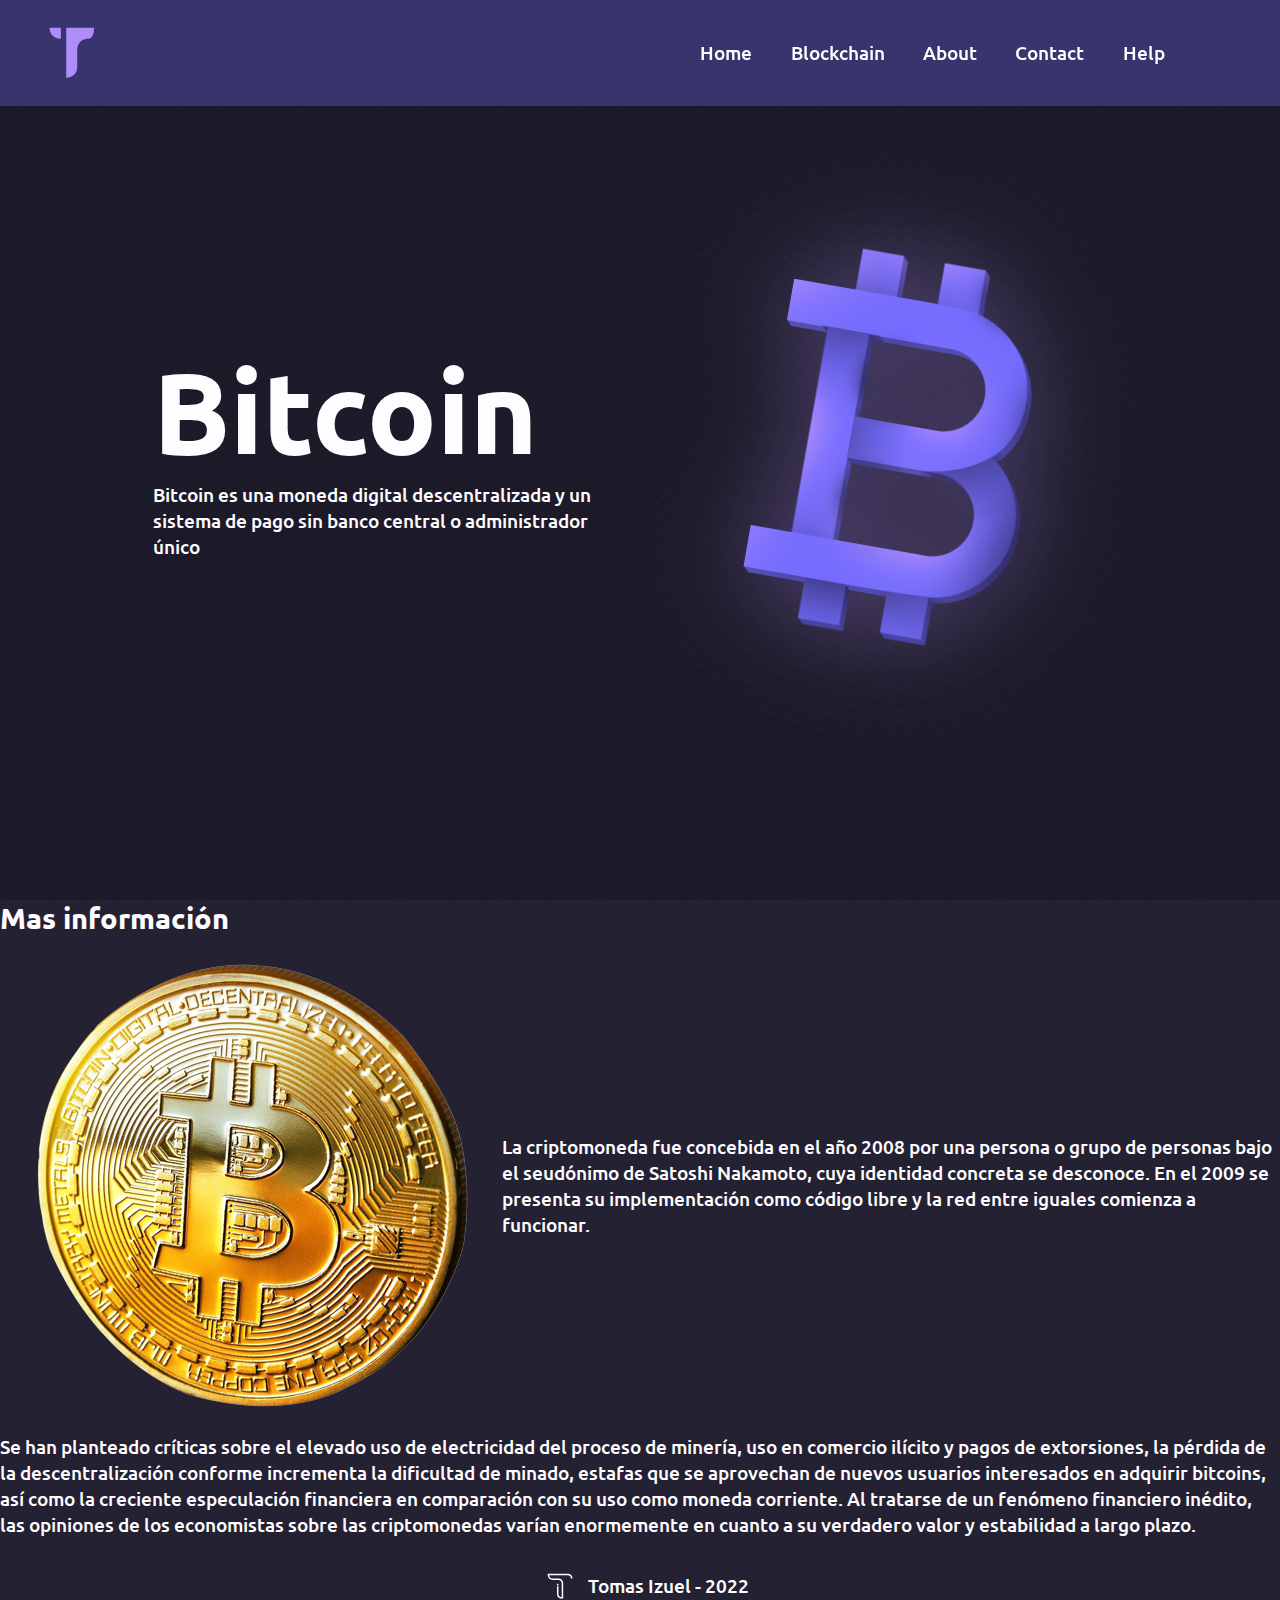
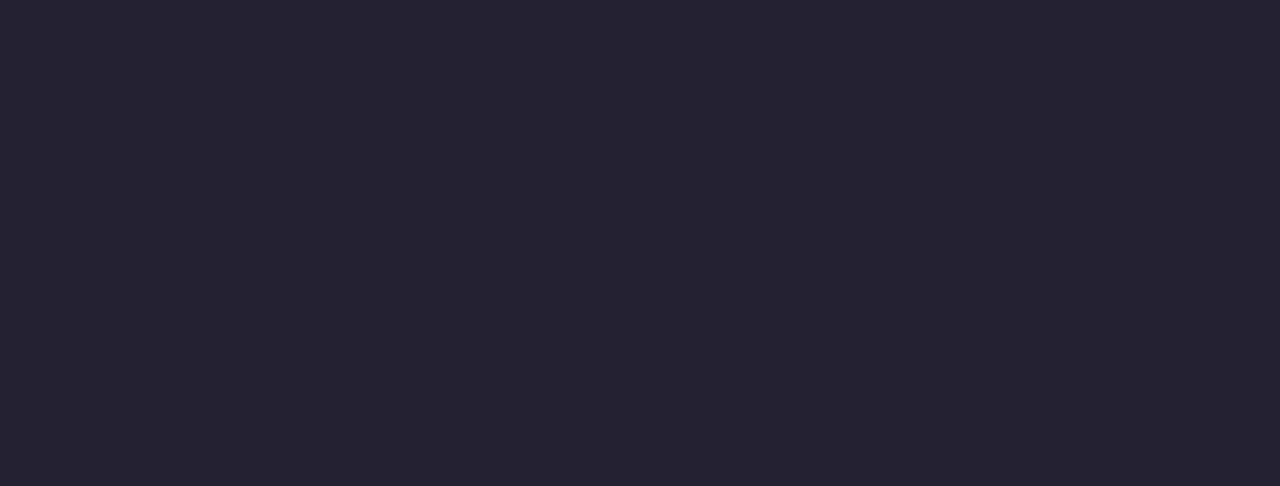
==== 4 - app/index.html @ c72871cd "Estructura de la pagina" ====
<!DOCTYPE html>
<html lang="es">

<head>
    <meta charset="UTF-8">
    <meta http-equiv="X-UA-Compatible" content="IE=edge">
    <meta name="viewport" content="width=device-width, initial-scale=1.0">
    <link rel="preconnect" href="https://fonts.googleapis.com">
    <link rel="preconnect" href="https://fonts.gstatic.com" crossorigin>
    <link href="https://fonts.googleapis.com/css2?family=Dancing+Script&family=Ubuntu:wght@300;400;500;700&display=swap"
        rel="stylesheet">
    <link rel="stylesheet" href="./css/index.css">
    <title>TCash</title>
</head>

<body>
    <header>
        <svg version="1.1" xmlns="http://www.w3.org/2000/svg" xmlns:xlink="http://www.w3.org/1999/xlink" x="0px" y="0px"
            width="500px" height="500px" viewBox="0 0 500 500" enable-background="new 0 0 500 500" xml:space="preserve">
            <g id="Capa_1" display="none">

                <rect x="86.316" y="74.132" display="inline" fill="none" stroke="#808080" stroke-width="0.5"
                    stroke-miterlimit="10" width="351.744" height="351.737" />

                <line display="inline" fill="none" stroke="#808080" stroke-width="0.5" stroke-miterlimit="10"
                    x1="86.316" y1="425.869" x2="438.061" y2="425.869" />

                <line display="inline" fill="none" stroke="#808080" stroke-width="0.5" stroke-miterlimit="10"
                    x1="86.316" y1="408.281" x2="438.061" y2="408.281" />

                <line display="inline" fill="none" stroke="#808080" stroke-width="0.5" stroke-miterlimit="10"
                    x1="86.316" y1="390.695" x2="438.061" y2="390.695" />

                <line display="inline" fill="none" stroke="#808080" stroke-width="0.5" stroke-miterlimit="10"
                    x1="86.316" y1="373.108" x2="438.061" y2="373.108" />

                <line display="inline" fill="none" stroke="#808080" stroke-width="0.5" stroke-miterlimit="10"
                    x1="86.316" y1="355.522" x2="438.061" y2="355.522" />

                <line display="inline" fill="none" stroke="#808080" stroke-width="0.5" stroke-miterlimit="10"
                    x1="86.316" y1="337.936" x2="438.061" y2="337.936" />

                <line display="inline" fill="none" stroke="#808080" stroke-width="0.5" stroke-miterlimit="10"
                    x1="86.316" y1="320.347" x2="438.061" y2="320.347" />

                <line display="inline" fill="none" stroke="#808080" stroke-width="0.5" stroke-miterlimit="10"
                    x1="86.316" y1="302.76" x2="438.061" y2="302.76" />

                <line display="inline" fill="none" stroke="#808080" stroke-width="0.5" stroke-miterlimit="10"
                    x1="86.316" y1="285.175" x2="438.061" y2="285.175" />

                <line display="inline" fill="none" stroke="#808080" stroke-width="0.5" stroke-miterlimit="10"
                    x1="86.316" y1="267.588" x2="438.061" y2="267.588" />

                <line display="inline" fill="none" stroke="#808080" stroke-width="0.5" stroke-miterlimit="10"
                    x1="86.316" y1="250.001" x2="438.061" y2="250.001" />

                <line display="inline" fill="none" stroke="#808080" stroke-width="0.5" stroke-miterlimit="10"
                    x1="86.316" y1="232.414" x2="438.061" y2="232.414" />

                <line display="inline" fill="none" stroke="#808080" stroke-width="0.5" stroke-miterlimit="10"
                    x1="86.316" y1="214.827" x2="438.061" y2="214.827" />

                <line display="inline" fill="none" stroke="#808080" stroke-width="0.5" stroke-miterlimit="10"
                    x1="86.316" y1="197.241" x2="438.061" y2="197.241" />

                <line display="inline" fill="none" stroke="#808080" stroke-width="0.5" stroke-miterlimit="10"
                    x1="86.316" y1="179.654" x2="438.061" y2="179.654" />

                <line display="inline" fill="none" stroke="#808080" stroke-width="0.5" stroke-miterlimit="10"
                    x1="86.316" y1="162.067" x2="438.061" y2="162.067" />

                <line display="inline" fill="none" stroke="#808080" stroke-width="0.5" stroke-miterlimit="10"
                    x1="86.316" y1="144.48" x2="438.061" y2="144.48" />

                <line display="inline" fill="none" stroke="#808080" stroke-width="0.5" stroke-miterlimit="10"
                    x1="86.316" y1="126.894" x2="438.061" y2="126.894" />

                <line display="inline" fill="none" stroke="#808080" stroke-width="0.5" stroke-miterlimit="10"
                    x1="86.316" y1="109.307" x2="438.061" y2="109.307" />

                <line display="inline" fill="none" stroke="#808080" stroke-width="0.5" stroke-miterlimit="10"
                    x1="86.316" y1="91.719" x2="438.061" y2="91.719" />

                <line display="inline" fill="none" stroke="#808080" stroke-width="0.5" stroke-miterlimit="10"
                    x1="438.061" y1="74.132" x2="438.061" y2="425.869" />

                <line display="inline" fill="none" stroke="#808080" stroke-width="0.5" stroke-miterlimit="10"
                    x1="420.475" y1="74.132" x2="420.475" y2="425.869" />

                <line display="inline" fill="none" stroke="#808080" stroke-width="0.5" stroke-miterlimit="10"
                    x1="402.888" y1="74.132" x2="402.888" y2="425.869" />

                <line display="inline" fill="none" stroke="#808080" stroke-width="0.5" stroke-miterlimit="10"
                    x1="385.299" y1="74.132" x2="385.299" y2="425.869" />

                <line display="inline" fill="none" stroke="#808080" stroke-width="0.5" stroke-miterlimit="10"
                    x1="367.712" y1="74.132" x2="367.712" y2="425.869" />

                <line display="inline" fill="none" stroke="#808080" stroke-width="0.5" stroke-miterlimit="10"
                    x1="350.126" y1="74.132" x2="350.126" y2="425.869" />

                <line display="inline" fill="none" stroke="#808080" stroke-width="0.5" stroke-miterlimit="10"
                    x1="332.539" y1="74.132" x2="332.539" y2="425.869" />

                <line display="inline" fill="none" stroke="#808080" stroke-width="0.5" stroke-miterlimit="10"
                    x1="314.95" y1="74.132" x2="314.95" y2="425.869" />

                <line display="inline" fill="none" stroke="#808080" stroke-width="0.5" stroke-miterlimit="10"
                    x1="297.363" y1="74.132" x2="297.363" y2="425.869" />

                <line display="inline" fill="none" stroke="#808080" stroke-width="0.5" stroke-miterlimit="10"
                    x1="279.777" y1="74.132" x2="279.777" y2="425.869" />

                <line display="inline" fill="none" stroke="#808080" stroke-width="0.5" stroke-miterlimit="10"
                    x1="262.188" y1="74.132" x2="262.188" y2="425.869" />

                <line display="inline" fill="none" stroke="#808080" stroke-width="0.5" stroke-miterlimit="10"
                    x1="244.602" y1="74.132" x2="244.602" y2="425.869" />

                <line display="inline" fill="none" stroke="#808080" stroke-width="0.5" stroke-miterlimit="10"
                    x1="227.015" y1="74.132" x2="227.015" y2="425.869" />

                <line display="inline" fill="none" stroke="#808080" stroke-width="0.5" stroke-miterlimit="10"
                    x1="209.428" y1="74.132" x2="209.428" y2="425.869" />

                <line display="inline" fill="none" stroke="#808080" stroke-width="0.5" stroke-miterlimit="10"
                    x1="191.84" y1="74.132" x2="191.84" y2="425.869" />

                <line display="inline" fill="none" stroke="#808080" stroke-width="0.5" stroke-miterlimit="10"
                    x1="174.253" y1="74.132" x2="174.253" y2="425.869" />

                <line display="inline" fill="none" stroke="#808080" stroke-width="0.5" stroke-miterlimit="10"
                    x1="156.666" y1="74.132" x2="156.666" y2="425.869" />

                <line display="inline" fill="none" stroke="#808080" stroke-width="0.5" stroke-miterlimit="10"
                    x1="139.078" y1="74.132" x2="139.078" y2="425.869" />

                <line display="inline" fill="none" stroke="#808080" stroke-width="0.5" stroke-miterlimit="10"
                    x1="121.491" y1="74.132" x2="121.491" y2="425.869" />

                <line display="inline" fill="none" stroke="#808080" stroke-width="0.5" stroke-miterlimit="10"
                    x1="103.904" y1="74.132" x2="103.904" y2="425.869" />
            </g>
            <g id="Capa_2">
                <path d="M210,144.363v289.448c0,0,82,0.819,82-81.952c0-82.772,0-125.133,0-125.133s1.063-81.875,83.834-81.875
		c0,0,41.59-0.488,41.59-82.852H210V144.363z" />
                <path d="M170,62v82.363c0,0-83.71,0.25-83.71-82.363" />
            </g>
        </svg>
        <nav>
            <ul>
                <li><a href="">Home</a></li>
                <li><a href="./blockchain.html">Blockchain</a></li>
                <ul>
                    <li><a href="./about.html">About</a></li>
                    <li><a href="./contact.html">Contact</a></li>
                </ul>
                <li><a href="./help.html">Help</a></li>
            </ul>
        </nav>
    </header>
    <main>
        <section class="home">
            <div class="cripto">
                <h1>Bitcoin</h1>
                <p>Bitcoin​ es una moneda digital descentralizada y un sistema de pago​​ sin banco central o
                    administrador único</p>
            </div>
            <img src="./media/bitcoin-logo-3d.png" alt="">
        </section>
        <section class="more">
            <h2>Mas información</h2>
            <div>
                <img src="./media/bitcoin coin.png" alt="">
                <p>La criptomoneda fue concebida en el año 2008 por una persona o grupo de personas bajo el seudónimo de
                    Satoshi Nakamoto,​ cuya identidad concreta se desconoce.​ En el 2009 se presenta su implementación
                    como código libre y la red entre iguales comienza a funcionar.
                </p>
            </div>
            <p>Se han planteado críticas sobre el elevado uso de electricidad del proceso de minería, uso en comercio
                ilícito y pagos de extorsiones, la pérdida de la descentralización conforme incrementa la dificultad de
                minado, estafas que se aprovechan de nuevos usuarios interesados en adquirir bitcoins, así como la
                creciente especulación financiera en comparación con su uso como moneda corriente. Al tratarse de un
                fenómeno financiero inédito, las opiniones de los economistas sobre las criptomonedas varían enormemente
                en cuanto a su verdadero valor y estabilidad a largo plazo.</p>
        </section>
    </main>
    <footer>
        <svg version="1.1" xmlns="http://www.w3.org/2000/svg" xmlns:xlink="http://www.w3.org/1999/xlink" x="0px" y="0px"
            width="1000px" height="1000px" viewBox="0 0 1000 1000" enable-background="new 0 0 1000 1000"
            xml:space="preserve">
            <g id="Capa_1">
                <path d="M289,287h351c0,0,81,0,81,81h-27c0,0,0.193-54-54-54H316c0,0,0,54,54,54h108c0,0,81,0,81,81v270h-27c0,0-81,0-81-81V503
		c0,0,0,0,26,0v135c0,0,0,54,56,54V449c0,0-1-54-55-54H370C370,395,289,395,289,287z" />
                <rect x="450" y="463" width="27" height="27" />
            </g>
            <g id="Capa_2">
            </g>
        </svg>
        <p>Tomas Izuel - 2022</p>
    </footer>
</body>

</html>
---- 4 - app/css/index.css ----
:root{
    --negro: #242132;
    --azul: #746CFE;
    --resaltado: #AE8CFA;
    --blanco: #FEFCFF;
}

* {
    box-sizing: border-box;
    margin: 0;
    padding: 0;
}

html{
    font-family: 'Ubuntu';
    background-color: var(--negro);
    font-weight: 500;
    font-size: 1.2em;
    color: var(--blanco);
}

h1{
    font-size: 6em;
}

header{
    width: 100%;
    height: 5.5em;
    background-color: #736cfe52;
    display: flex;
    justify-content: space-between;
    align-items: center;
    padding: 2em;
    position: fixed;
    backdrop-filter: blur(10px);
    z-index: 10;
}

header svg{
    width: 3.5em;
    fill: var(--resaltado);
}

header nav{
    margin-right: 3em;
}

header nav ul{
    display: flex;
    list-style: none;
}

header nav ul li{
    padding: 1em;
}

a{
    text-decoration:none;
    color: #FEFCFF;
}

main{
    width: 100%;
}

main::after{
    content: "";
    background-image: url("../media/papyrus-dark.webp");
    opacity: 0.2;
    top: 0;
    left: 0;
    bottom: 0;
    right: 0;
    position: absolute;
    z-index: -1;
}

.home{
    height: 100vh;
    display: flex;
    justify-content: center;
    align-items: center;
}

.cripto{
    width: 40%;
    padding: 1em;
}

.home img{
    transform: rotate(10deg);
    filter: drop-shadow(0 0 50px#af8cfa70);
}

.more div{
    display: flex;
    justify-content: center;
    align-items: center;
}

footer{
    width: 100%;
    height: 5em;
    display: flex;
    justify-content: center;
    align-items: center;
}

footer svg{
    fill: var(--blanco);
    width: 3em;
}
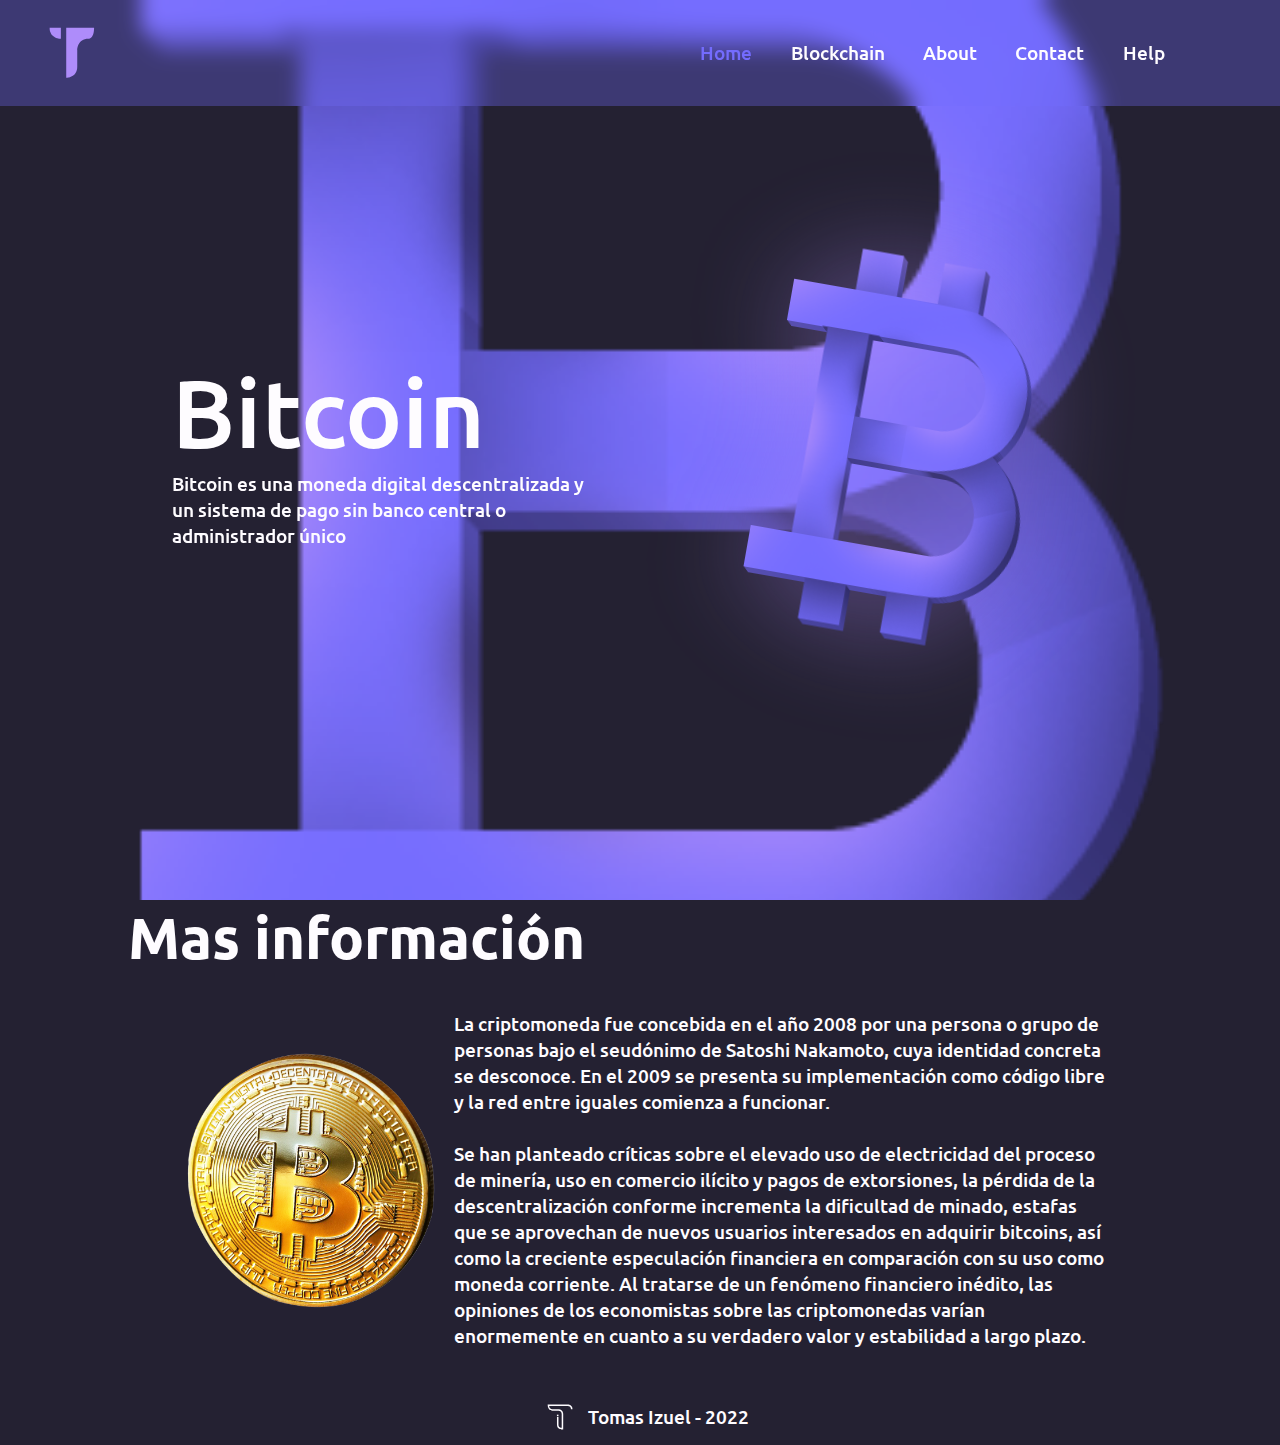
==== commit 515fafa0: "Cambios en la pagina" ====
--- a/4 - app/index.html
+++ b/4 - app/index.html
@@ -10,6 +10,7 @@
     <link href="https://fonts.googleapis.com/css2?family=Dancing+Script&family=Ubuntu:wght@300;400;500;700&display=swap"
         rel="stylesheet">
     <link rel="stylesheet" href="./css/index.css">
+    <link rel="icon" href="./media/TCash-logo-3d.png">
     <title>TCash</title>
 </head>
 
@@ -150,7 +151,7 @@
         </svg>
         <nav>
             <ul>
-                <li><a href="">Home</a></li>
+                <li><a href="" id="selected">Home</a></li>
                 <li><a href="./blockchain.html">Blockchain</a></li>
                 <ul>
                     <li><a href="./about.html">About</a></li>
@@ -161,34 +162,37 @@
         </nav>
     </header>
     <main>
-        <section class="home">
-            <div class="cripto">
+        <section class="cabecera">
+            <div>
                 <h1>Bitcoin</h1>
                 <p>Bitcoin​ es una moneda digital descentralizada y un sistema de pago​​ sin banco central o
                     administrador único</p>
             </div>
-            <img src="./media/bitcoin-logo-3d.png" alt="">
+            <img src="./media/bitcoin-logo-3d.png" alt="Logo de bitcoin en 3d">
         </section>
         <section class="more">
             <h2>Mas información</h2>
             <div>
-                <img src="./media/bitcoin coin.png" alt="">
-                <p>La criptomoneda fue concebida en el año 2008 por una persona o grupo de personas bajo el seudónimo de
-                    Satoshi Nakamoto,​ cuya identidad concreta se desconoce.​ En el 2009 se presenta su implementación
-                    como código libre y la red entre iguales comienza a funcionar.
-                </p>
+                <img src="./media/bitcoin coin.png" alt="Moneda bitcoin">
+                <div>
+                    <p>La criptomoneda fue concebida en el año 2008 por una persona o grupo de personas bajo el seudónimo de
+                        Satoshi Nakamoto,​ cuya identidad concreta se desconoce.​ En el 2009 se presenta su implementación
+                        como código libre y la red entre iguales comienza a funcionar.
+                    </p>
+                    <br>
+                    <p>Se han planteado críticas sobre el elevado uso de electricidad del proceso de minería, uso en comercio
+                        ilícito y pagos de extorsiones, la pérdida de la descentralización conforme incrementa la dificultad de
+                        minado, estafas que se aprovechan de nuevos usuarios interesados en adquirir bitcoins, así como la
+                        creciente especulación financiera en comparación con su uso como moneda corriente. Al tratarse de un
+                        fenómeno financiero inédito, las opiniones de los economistas sobre las criptomonedas varían enormemente
+                        en cuanto a su verdadero valor y estabilidad a largo plazo.</p>
+                </div>
             </div>
-            <p>Se han planteado críticas sobre el elevado uso de electricidad del proceso de minería, uso en comercio
-                ilícito y pagos de extorsiones, la pérdida de la descentralización conforme incrementa la dificultad de
-                minado, estafas que se aprovechan de nuevos usuarios interesados en adquirir bitcoins, así como la
-                creciente especulación financiera en comparación con su uso como moneda corriente. Al tratarse de un
-                fenómeno financiero inédito, las opiniones de los economistas sobre las criptomonedas varían enormemente
-                en cuanto a su verdadero valor y estabilidad a largo plazo.</p>
         </section>
     </main>
     <footer>
         <svg version="1.1" xmlns="http://www.w3.org/2000/svg" xmlns:xlink="http://www.w3.org/1999/xlink" x="0px" y="0px"
-            width="1000px" height="1000px" viewBox="0 0 1000 1000" enable-background="new 0 0 1000 1000"
+             viewBox="0 0 1000 1000" enable-background="new 0 0 1000 1000"
             xml:space="preserve">
             <g id="Capa_1">
                 <path d="M289,287h351c0,0,81,0,81,81h-27c0,0,0.193-54-54-54H316c0,0,0,54,54,54h108c0,0,81,0,81,81v270h-27c0,0-81,0-81-81V503
--- a/4 - app/css/index.css
+++ b/4 - app/css/index.css
@@ -17,10 +17,20 @@
     font-weight: 500;
     font-size: 1.2em;
     color: var(--blanco);
+    z-index: -30;
 }
 
 h1{
-    font-size: 6em;
+    font-size: 5em;
+    font-weight: 500;
+}
+
+h2{
+    font-size: 3em;
+}
+
+h3{
+    font-size: 2em;
 }
 
 header{
@@ -59,48 +69,49 @@
     color: #FEFCFF;
 }
 
-main{
-    width: 100%;
+a:hover{
+    color: var(--resaltado);
+    transition: all 0.6s;
 }
 
-main::after{
-    content: "";
-    background-image: url("../media/papyrus-dark.webp");
-    opacity: 0.2;
-    top: 0;
-    left: 0;
-    bottom: 0;
-    right: 0;
-    position: absolute;
-    z-index: -1;
+.cabecera{
+    height: 100vh;
+    display: flex;
+    justify-content: center;
+    align-items: center;
+    background-image: url("../media/bitcoin-logo-3d.png");
+    background-size: 100em;
+    background-position: center;
+    backdrop-filter: blur(2px);
 }
 
-.home{
-    height: 100vh;
+.cabecera img{
+    transform: rotate(10deg);
+    filter: drop-shadow(0 0 50px#af8cfa70);
+}
+
+.cabecera div{
+    width: 40%;
+    padding: 2em;
+}
+
+.more{
+    width: 80%;
+    margin: 0 auto;
+}
+
+.more > div{
+    padding: 2em;
     display: flex;
     justify-content: center;
     align-items: center;
 }
 
-.cripto{
-    width: 40%;
-    padding: 1em;
-}
-
-.home img{
-    transform: rotate(10deg);
-    filter: drop-shadow(0 0 50px#af8cfa70);
-}
-
-.more div{
-    display: flex;
-    justify-content: center;
-    align-items: center;
+.more img{
+    width: 15em;
 }
 
 footer{
-    width: 100%;
-    height: 5em;
     display: flex;
     justify-content: center;
     align-items: center;
@@ -109,4 +120,8 @@
 footer svg{
     fill: var(--blanco);
     width: 3em;
+}
+
+#selected{
+    color: var(--azul);
 }